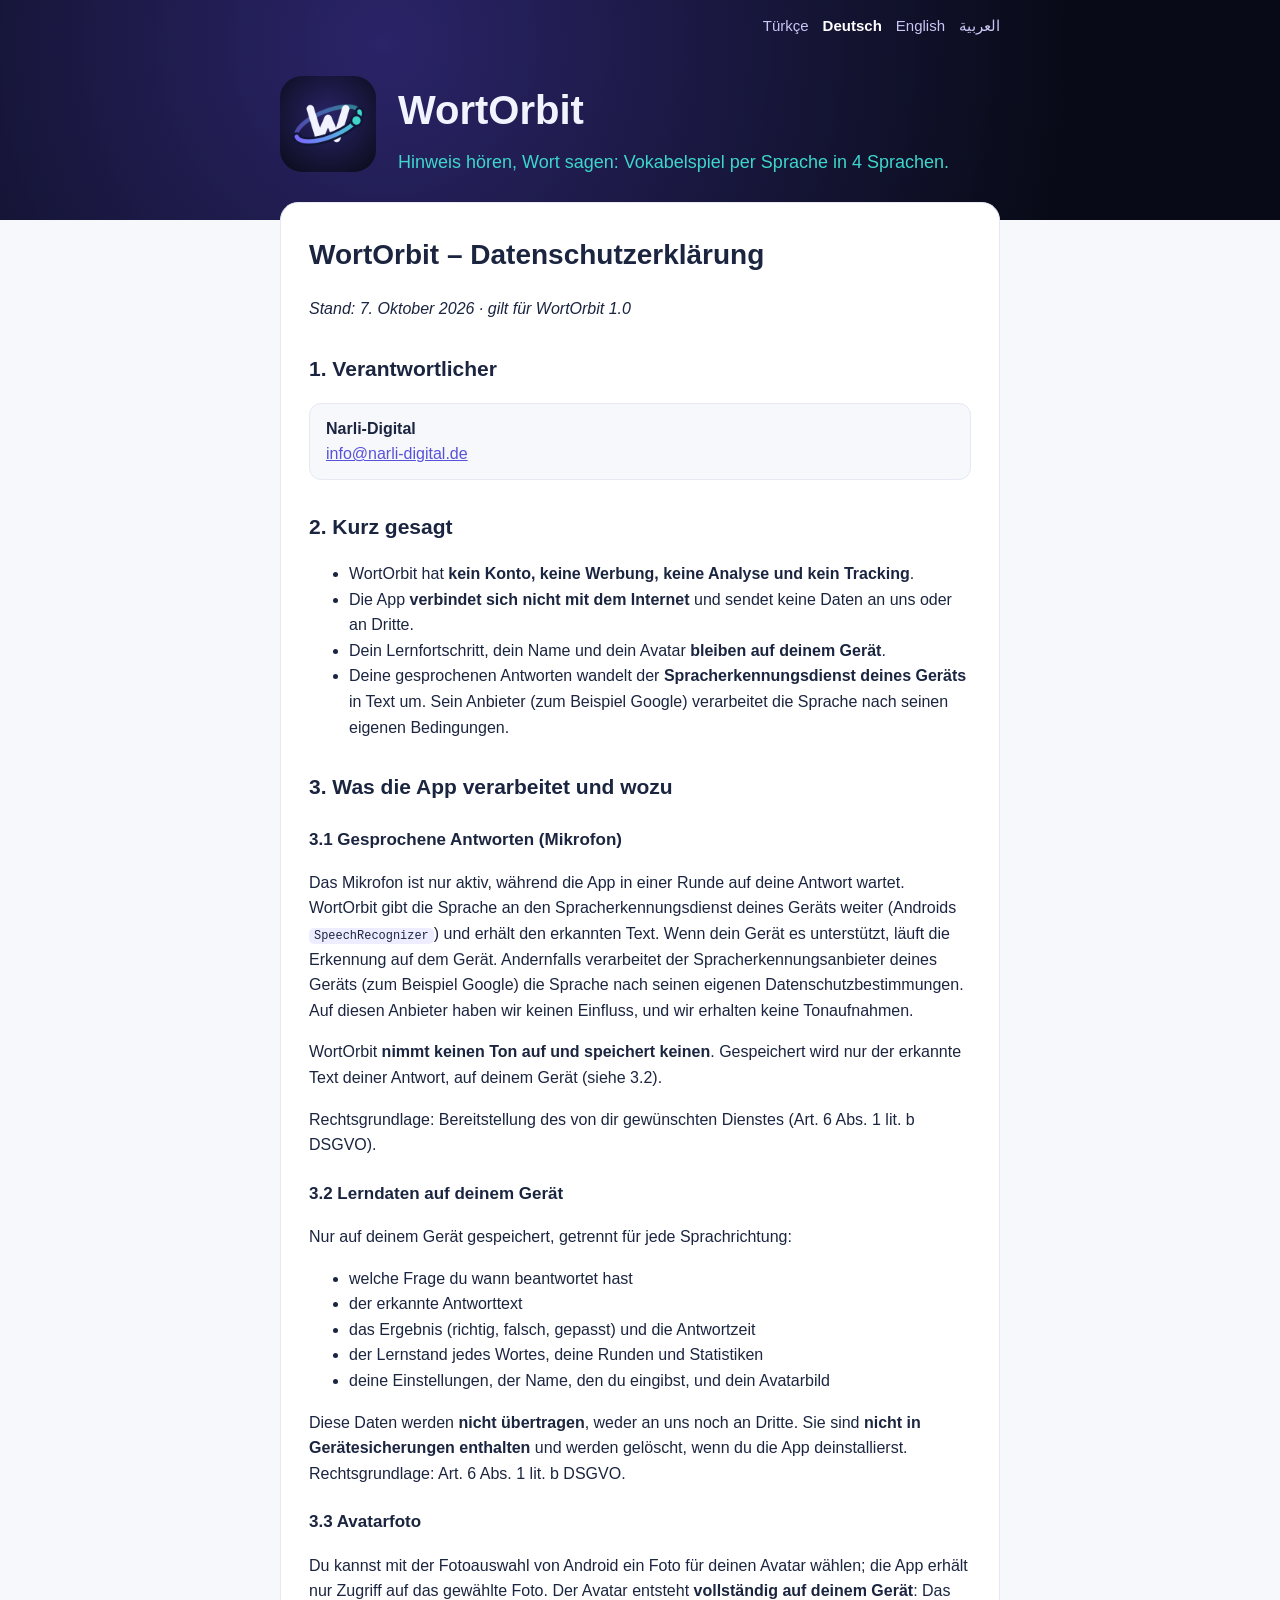
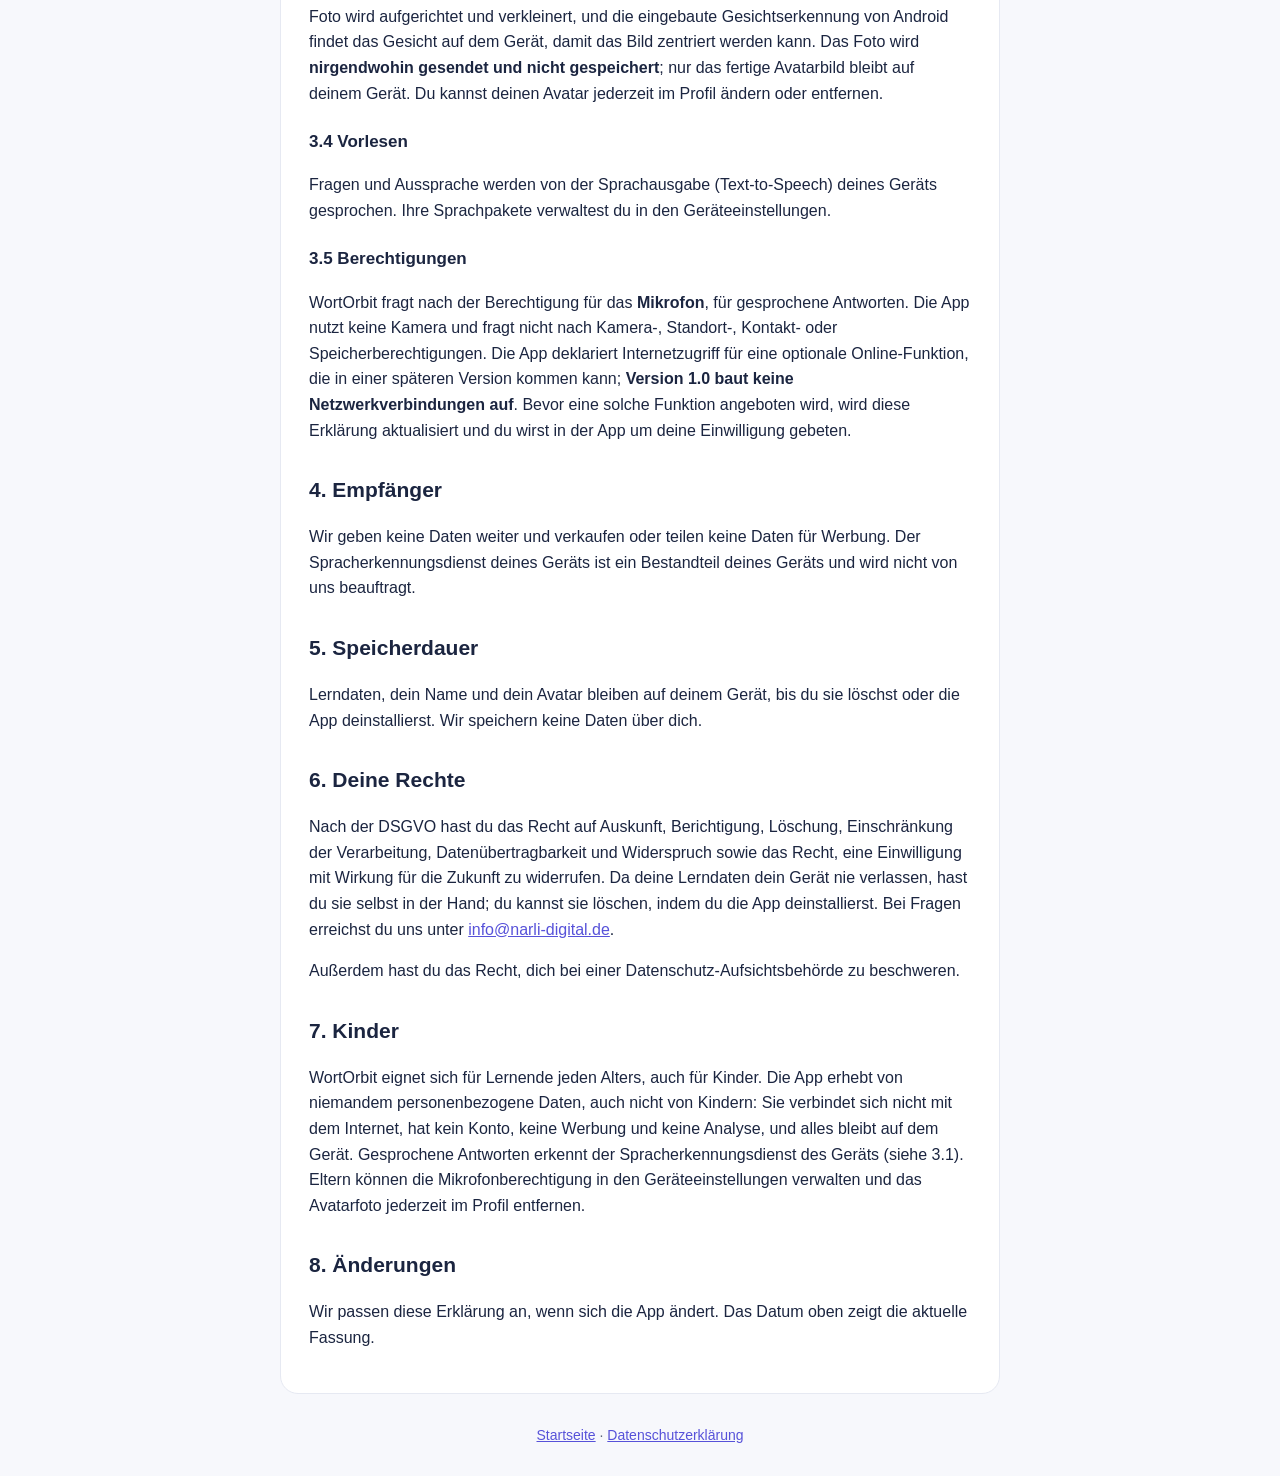
==== de/privacy.html @ 21a6e339 "WortOrbit website and privacy policy Co-Authored-By: Claude Opus 5.5 <noreply@anthropic.com>" ====
<!doctype html>
<html lang="de">
<head>
<meta charset="utf-8">
<meta name="viewport" content="width=device-width, initial-scale=1">
<title>WortOrbit – Datenschutzerklärung</title>
<link rel="icon" href="../icon.png">
<link rel="stylesheet" href="../style.css">
</head>
<body>
<header><div class="wrap">
<nav><a href="../tr/privacy.html" class="" lang="tr">Türkçe</a><a href="../de/privacy.html" class="on" lang="de">Deutsch</a><a href="../en/privacy.html" class="" lang="en">English</a><a href="../ar/privacy.html" class="" lang="ar">العربية</a></nav>
<div class="hero"><a href="../de/index.html"><img src="../icon.png" alt="WortOrbit"></a><div><h1>WortOrbit</h1><p>Hinweis hören, Wort sagen: Vokabelspiel per Sprache in 4 Sprachen.</p></div></div>
</div></header>
<div class="wrap"><main>
<h1>WortOrbit – Datenschutzerklärung</h1>
<p><em>Stand: 7. Oktober 2026 · gilt für WortOrbit 1.0</em></p>
<h2>1. Verantwortlicher</h2>
<div class="publisher"><strong>Narli-Digital</strong><br><a href="mailto:info@narli-digital.de">info@narli-digital.de</a></div>
<h2>2. Kurz gesagt</h2>
<ul><li>WortOrbit hat <strong>kein Konto, keine Werbung, keine Analyse und kein Tracking</strong>.</li><li>Die App <strong>verbindet sich nicht mit dem Internet</strong> und sendet keine Daten an uns oder an Dritte.</li><li>Dein Lernfortschritt, dein Name und dein Avatar <strong>bleiben auf deinem Gerät</strong>.</li><li>Deine gesprochenen Antworten wandelt der <strong>Spracherkennungsdienst deines Geräts</strong> in Text um. Sein Anbieter (zum Beispiel Google) verarbeitet die Sprache nach seinen eigenen Bedingungen.</li></ul>
<h2>3. Was die App verarbeitet und wozu</h2>
<h3>3.1 Gesprochene Antworten (Mikrofon)</h3>
<p>Das Mikrofon ist nur aktiv, während die App in einer Runde auf deine Antwort wartet. WortOrbit gibt die Sprache an den Spracherkennungsdienst deines Geräts weiter (Androids <code>SpeechRecognizer</code>) und erhält den erkannten Text. Wenn dein Gerät es unterstützt, läuft die Erkennung auf dem Gerät. Andernfalls verarbeitet der Spracherkennungsanbieter deines Geräts (zum Beispiel Google) die Sprache nach seinen eigenen Datenschutzbestimmungen. Auf diesen Anbieter haben wir keinen Einfluss, und wir erhalten keine Tonaufnahmen.</p>
<p>WortOrbit <strong>nimmt keinen Ton auf und speichert keinen</strong>. Gespeichert wird nur der erkannte Text deiner Antwort, auf deinem Gerät (siehe 3.2).</p>
<p>Rechtsgrundlage: Bereitstellung des von dir gewünschten Dienstes (Art. 6 Abs. 1 lit. b DSGVO).</p>
<h3>3.2 Lerndaten auf deinem Gerät</h3>
<p>Nur auf deinem Gerät gespeichert, getrennt für jede Sprachrichtung:</p>
<ul><li>welche Frage du wann beantwortet hast</li><li>der erkannte Antworttext</li><li>das Ergebnis (richtig, falsch, gepasst) und die Antwortzeit</li><li>der Lernstand jedes Wortes, deine Runden und Statistiken</li><li>deine Einstellungen, der Name, den du eingibst, und dein Avatarbild</li></ul>
<p>Diese Daten werden <strong>nicht übertragen</strong>, weder an uns noch an Dritte. Sie sind <strong>nicht in Gerätesicherungen enthalten</strong> und werden gelöscht, wenn du die App deinstallierst. Rechtsgrundlage: Art. 6 Abs. 1 lit. b DSGVO.</p>
<h3>3.3 Avatarfoto</h3>
<p>Du kannst mit der Fotoauswahl von Android ein Foto für deinen Avatar wählen; die App erhält nur Zugriff auf das gewählte Foto. Der Avatar entsteht <strong>vollständig auf deinem Gerät</strong>: Das Foto wird aufgerichtet und verkleinert, und die eingebaute Gesichtserkennung von Android findet das Gesicht auf dem Gerät, damit das Bild zentriert werden kann. Das Foto wird <strong>nirgendwohin gesendet und nicht gespeichert</strong>; nur das fertige Avatarbild bleibt auf deinem Gerät. Du kannst deinen Avatar jederzeit im Profil ändern oder entfernen.</p>
<h3>3.4 Vorlesen</h3>
<p>Fragen und Aussprache werden von der Sprachausgabe (Text-to-Speech) deines Geräts gesprochen. Ihre Sprachpakete verwaltest du in den Geräteeinstellungen.</p>
<h3>3.5 Berechtigungen</h3>
<p>WortOrbit fragt nach der Berechtigung für das <strong>Mikrofon</strong>, für gesprochene Antworten. Die App nutzt keine Kamera und fragt nicht nach Kamera-, Standort-, Kontakt- oder Speicherberechtigungen. Die App deklariert Internetzugriff für eine optionale Online-Funktion, die in einer späteren Version kommen kann; <strong>Version 1.0 baut keine Netzwerkverbindungen auf</strong>. Bevor eine solche Funktion angeboten wird, wird diese Erklärung aktualisiert und du wirst in der App um deine Einwilligung gebeten.</p>
<h2>4. Empfänger</h2>
<p>Wir geben keine Daten weiter und verkaufen oder teilen keine Daten für Werbung. Der Spracherkennungsdienst deines Geräts ist ein Bestandteil deines Geräts und wird nicht von uns beauftragt.</p>
<h2>5. Speicherdauer</h2>
<p>Lerndaten, dein Name und dein Avatar bleiben auf deinem Gerät, bis du sie löschst oder die App deinstallierst. Wir speichern keine Daten über dich.</p>
<h2>6. Deine Rechte</h2>
<p>Nach der DSGVO hast du das Recht auf Auskunft, Berichtigung, Löschung, Einschränkung der Verarbeitung, Datenübertragbarkeit und Widerspruch sowie das Recht, eine Einwilligung mit Wirkung für die Zukunft zu widerrufen. Da deine Lerndaten dein Gerät nie verlassen, hast du sie selbst in der Hand; du kannst sie löschen, indem du die App deinstallierst. Bei Fragen erreichst du uns unter <a href="mailto:info@narli-digital.de">info@narli-digital.de</a>.</p>
<p>Außerdem hast du das Recht, dich bei einer Datenschutz-Aufsichtsbehörde zu beschweren.</p>
<h2>7. Kinder</h2>
<p>WortOrbit eignet sich für Lernende jeden Alters, auch für Kinder. Die App erhebt von niemandem personenbezogene Daten, auch nicht von Kindern: Sie verbindet sich nicht mit dem Internet, hat kein Konto, keine Werbung und keine Analyse, und alles bleibt auf dem Gerät. Gesprochene Antworten erkennt der Spracherkennungsdienst des Geräts (siehe 3.1). Eltern können die Mikrofonberechtigung in den Geräteeinstellungen verwalten und das Avatarfoto jederzeit im Profil entfernen.</p>
<h2>8. Änderungen</h2>
<p>Wir passen diese Erklärung an, wenn sich die App ändert. Das Datum oben zeigt die aktuelle Fassung.</p>
</main>
<footer><a href="../de/index.html">Startseite</a> · <a href="../de/privacy.html">Datenschutzerklärung</a></footer>
</div>
</body>
</html>
---- style.css ----
:root { --ink: #1B2540; --muted: #59657B; --brand: #5752D9; --teal: #087F77; --line: #E6E9F2; --bg: #F7F8FC; }
* { box-sizing: border-box; }
body { margin: 0; font-family: "Segoe UI", Roboto, "Helvetica Neue", Arial, "Noto Sans Arabic", sans-serif;
       color: var(--ink); background: var(--bg); line-height: 1.6; }
header { background: radial-gradient(circle at 30% 20%, #2A2468, #080B17 75%); color: #F1F3FF; }
.wrap { max-width: 760px; margin: 0 auto; padding: 0 20px; }
nav { display: flex; gap: 14px; justify-content: flex-end; padding: 14px 0; font-size: 15px; flex-wrap: wrap; }
nav a { color: #C9C6F5; text-decoration: none; }
nav a.on { color: #FFFFFF; font-weight: 700; }
.hero { display: flex; gap: 22px; align-items: center; padding: 24px 0 40px; }
.hero img { width: 96px; height: 96px; border-radius: 22px; }
.hero h1 { margin: 0; font-size: 40px; }
.hero p { margin: 6px 0 0; color: #3ED6CB; font-size: 18px; }
main { background: #FFFFFF; border: 1px solid var(--line); border-radius: 18px; margin: -18px auto 30px; padding: 26px 28px; }
main h1 { font-size: 28px; margin-top: 4px; }
main h2 { font-size: 21px; margin-top: 30px; }
main h3 { font-size: 17px; margin-top: 22px; }
code { background: #EEECFF; padding: 1px 5px; border-radius: 5px; font-size: 0.92em; }
a { color: var(--brand); }
.feature { width: 100%; border-radius: 14px; margin: 6px 0 14px; }
.publisher { background: var(--bg); border: 1px solid var(--line); border-radius: 12px; padding: 12px 16px; }
.draft { background: #FFF3D6; border: 1px solid #F0C36D; border-radius: 10px; padding: 10px 14px; }
footer { color: var(--muted); font-size: 14px; text-align: center; padding: 0 0 30px; }
[dir="rtl"] nav { justify-content: flex-start; }
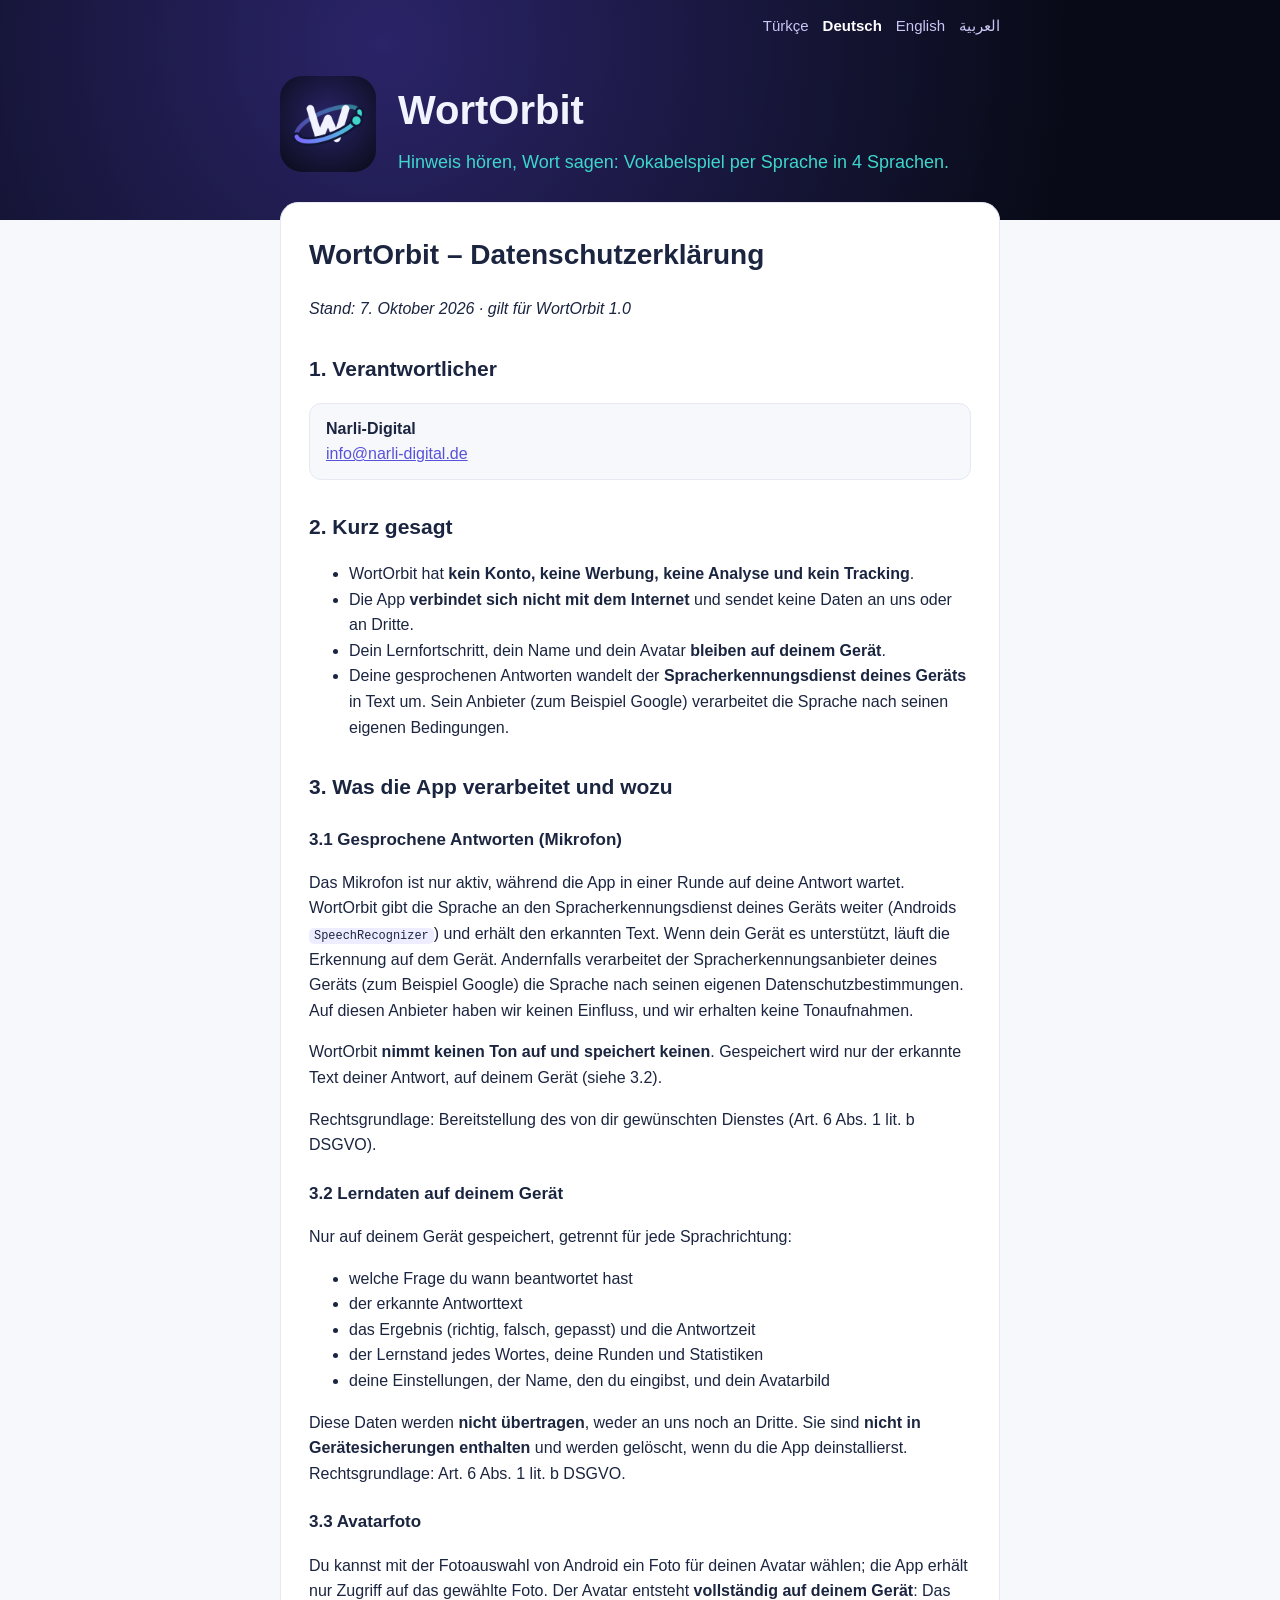
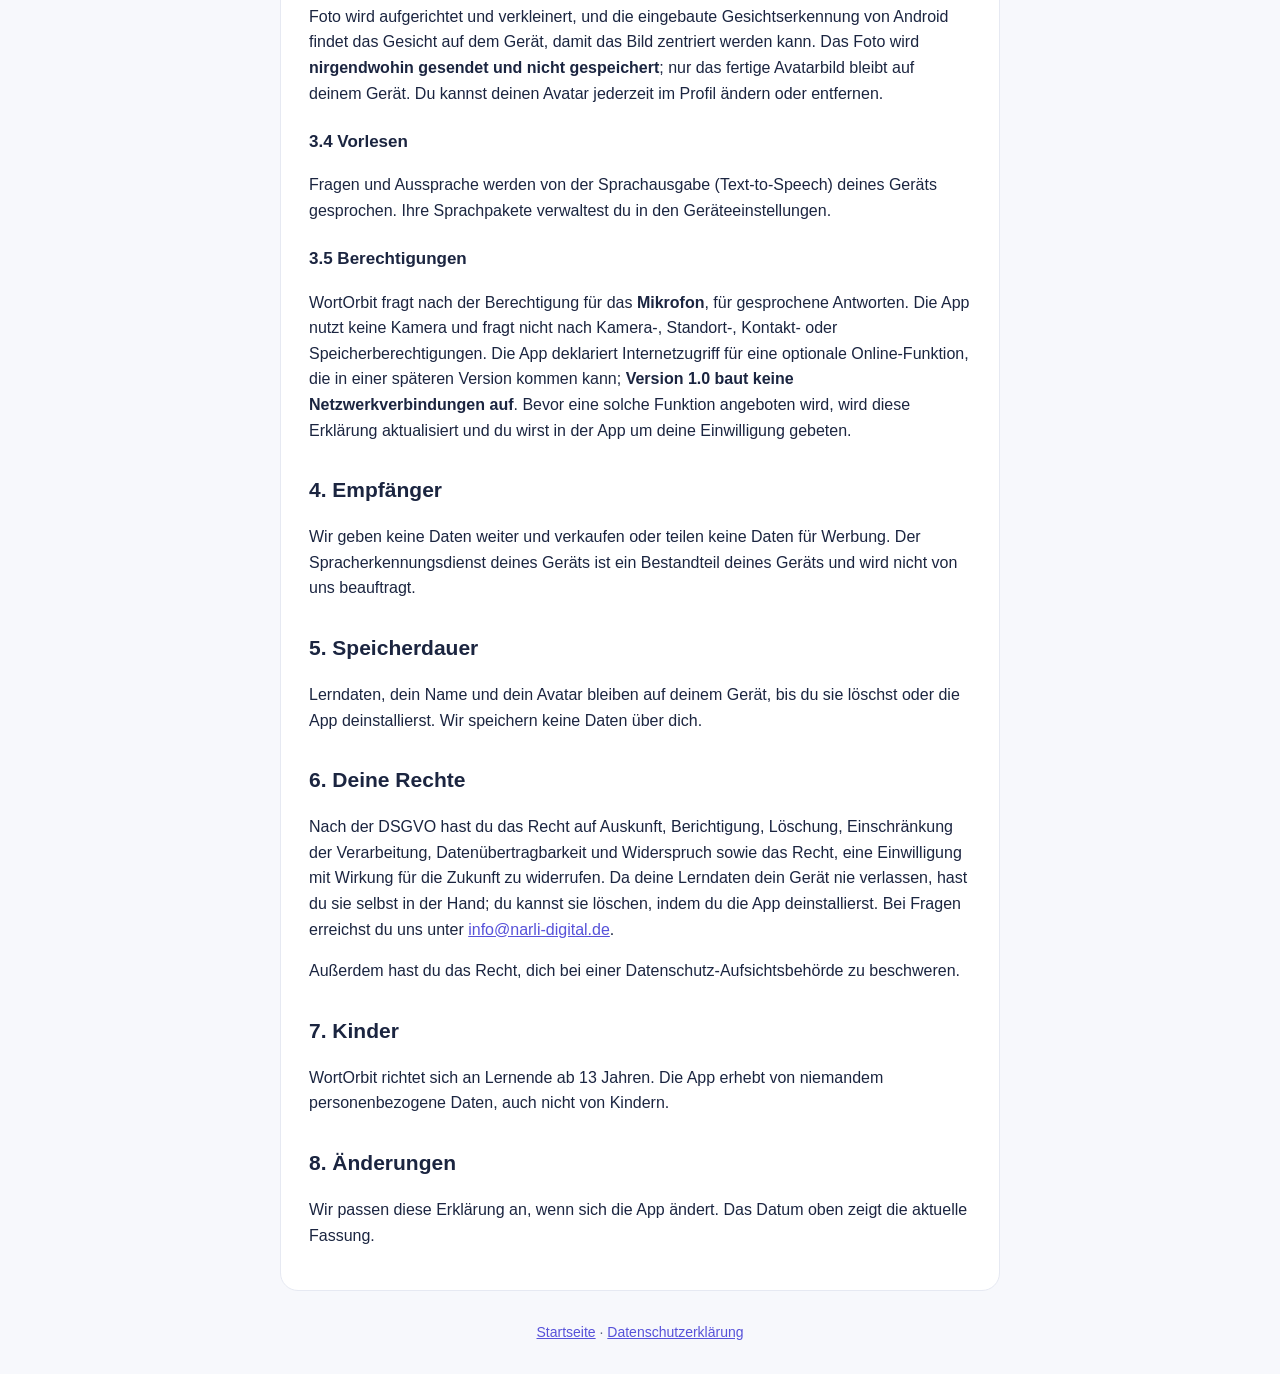
==== commit e16a6fe9: "State the intended age: 13 and over Co-Authored-By: Claude Opus 5.5 <noreply@anthropic.com>" ====
--- a/de/privacy.html
+++ b/de/privacy.html
@@ -42,7 +42,7 @@
 <p>Nach der DSGVO hast du das Recht auf Auskunft, Berichtigung, Löschung, Einschränkung der Verarbeitung, Datenübertragbarkeit und Widerspruch sowie das Recht, eine Einwilligung mit Wirkung für die Zukunft zu widerrufen. Da deine Lerndaten dein Gerät nie verlassen, hast du sie selbst in der Hand; du kannst sie löschen, indem du die App deinstallierst. Bei Fragen erreichst du uns unter <a href="mailto:info@narli-digital.de">info@narli-digital.de</a>.</p>
 <p>Außerdem hast du das Recht, dich bei einer Datenschutz-Aufsichtsbehörde zu beschweren.</p>
 <h2>7. Kinder</h2>
-<p>WortOrbit eignet sich für Lernende jeden Alters, auch für Kinder. Die App erhebt von niemandem personenbezogene Daten, auch nicht von Kindern: Sie verbindet sich nicht mit dem Internet, hat kein Konto, keine Werbung und keine Analyse, und alles bleibt auf dem Gerät. Gesprochene Antworten erkennt der Spracherkennungsdienst des Geräts (siehe 3.1). Eltern können die Mikrofonberechtigung in den Geräteeinstellungen verwalten und das Avatarfoto jederzeit im Profil entfernen.</p>
+<p>WortOrbit richtet sich an Lernende ab 13 Jahren. Die App erhebt von niemandem personenbezogene Daten, auch nicht von Kindern.</p>
 <h2>8. Änderungen</h2>
 <p>Wir passen diese Erklärung an, wenn sich die App ändert. Das Datum oben zeigt die aktuelle Fassung.</p>
 </main>
